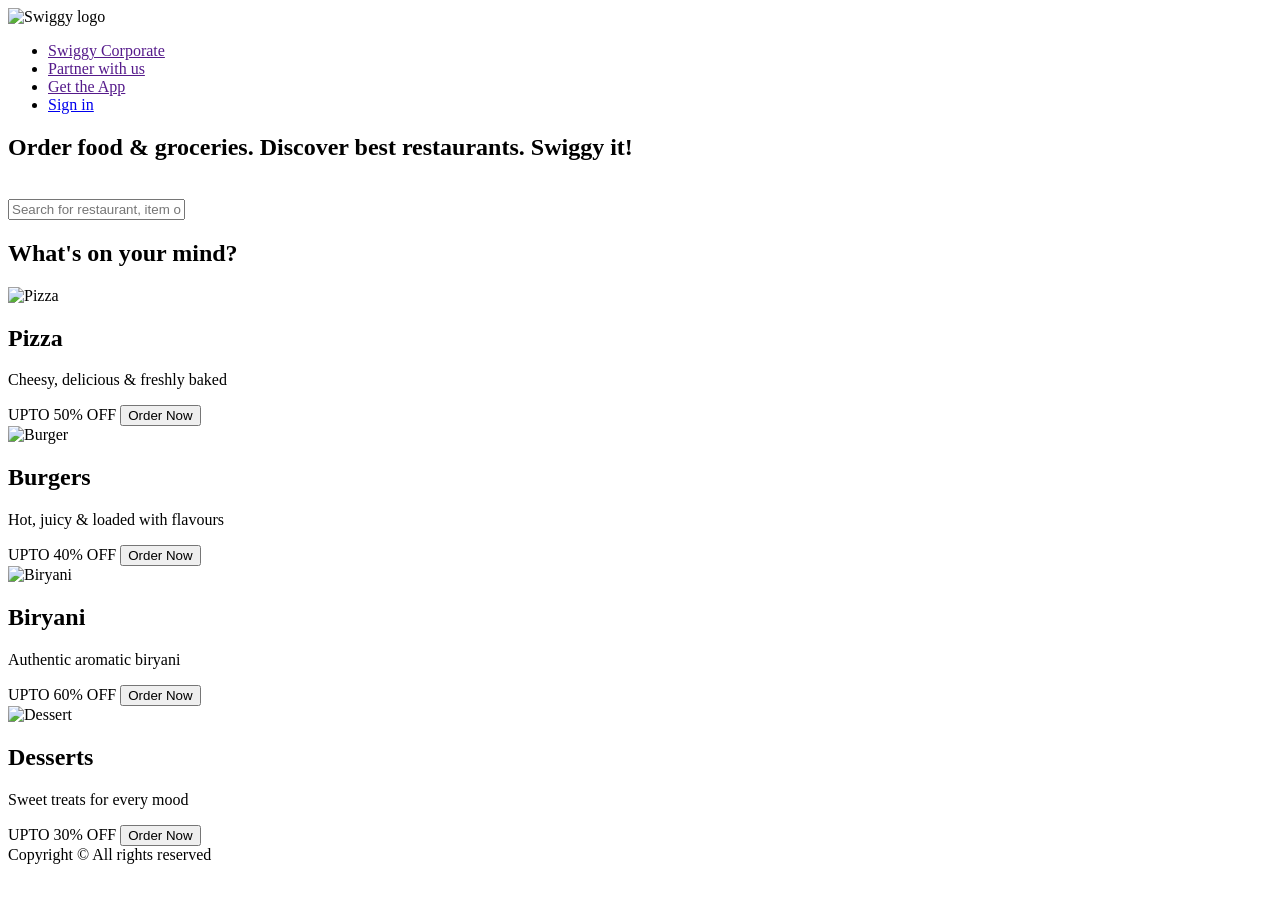
==== index.html @ 2eaed12b "Add files via upload" ====
<!DOCTYPE html>
<html lang="en">

<head>
    <meta charset="UTF-8">
    <meta name="viewport" content="width=device-width, initial-scale=1.0">
    <title>Swiggy - order food online</title>
    <link rel="stylesheet" href="css/style.css">
</head>

<body>
    <header>
        <div class="logo">
            <img src="img/logo.png" alt="Swiggy logo">
        </div>
        <nav>
        <ul>
            <li><a href="">Swiggy Corporate</a></li>
            <li><a href="">Partner with us</a></li>
            <li><a href="">Get the App</a></li>
            <li><a href="/sign in.html" target="_blank">Sign in</a></li>
        </ul>
        </nav>
    </header>
    <main>
        <h2>Order food & groceries. Discover best restaurants. Swiggy it!</h2>
        <img class="left-image" src="img/Veggies.png" alt="">
        <img class="right-image" src="img/Sushi.png" alt="">
        <div>

            <input type="text" placeholder="Search for restaurant, item or more">
        </div>
        <section class="cards-section">

            <h1>What's on your mind?</h1>

            <div class="cards-container">

                <!-- Card 1 -->
                <div class="food-card">
                    <img src="img/pizza.png" alt="Pizza">

                    <div class="card-content">
                        <h2>Pizza</h2>
                        <p>Cheesy, delicious & freshly baked</p>
                        <span>UPTO 50% OFF</span>
                        <button>Order Now</button>
                    </div>
                </div>


                <!-- Card 2 -->
                <div class="food-card">
                    <img src="img/burger.png" alt="Burger">

                    <div class="card-content">
                        <h2>Burgers</h2>
                        <p>Hot, juicy & loaded with flavours</p>
                        <span>UPTO 40% OFF</span>
                        <button>Order Now</button>
                    </div>
                </div>


                <!-- Card 3 -->
                <div class="food-card">
                    <img src="img/biryani.png" alt="Biryani">

                    <div class="card-content">
                        <h2>Biryani</h2>
                        <p>Authentic aromatic biryani</p>
                        <span>UPTO 60% OFF</span>
                        <button>Order Now</button>
                    </div>
                </div>


                <!-- Card 4 -->
                <div class="food-card">
                    <img src="img/dessert.png" alt="Dessert">

                    <div class="card-content">
                        <h2>Desserts</h2>
                        <p>Sweet treats for every mood</p>
                        <span>UPTO 30% OFF</span>
                        <button>Order Now</button>
                    </div>
                </div>

            </div>

        </section>
    </main>
    <footer>Copyright &copy; All rights reserved</footer>
    <script src="js/script.js"></script>
</body>

</html>
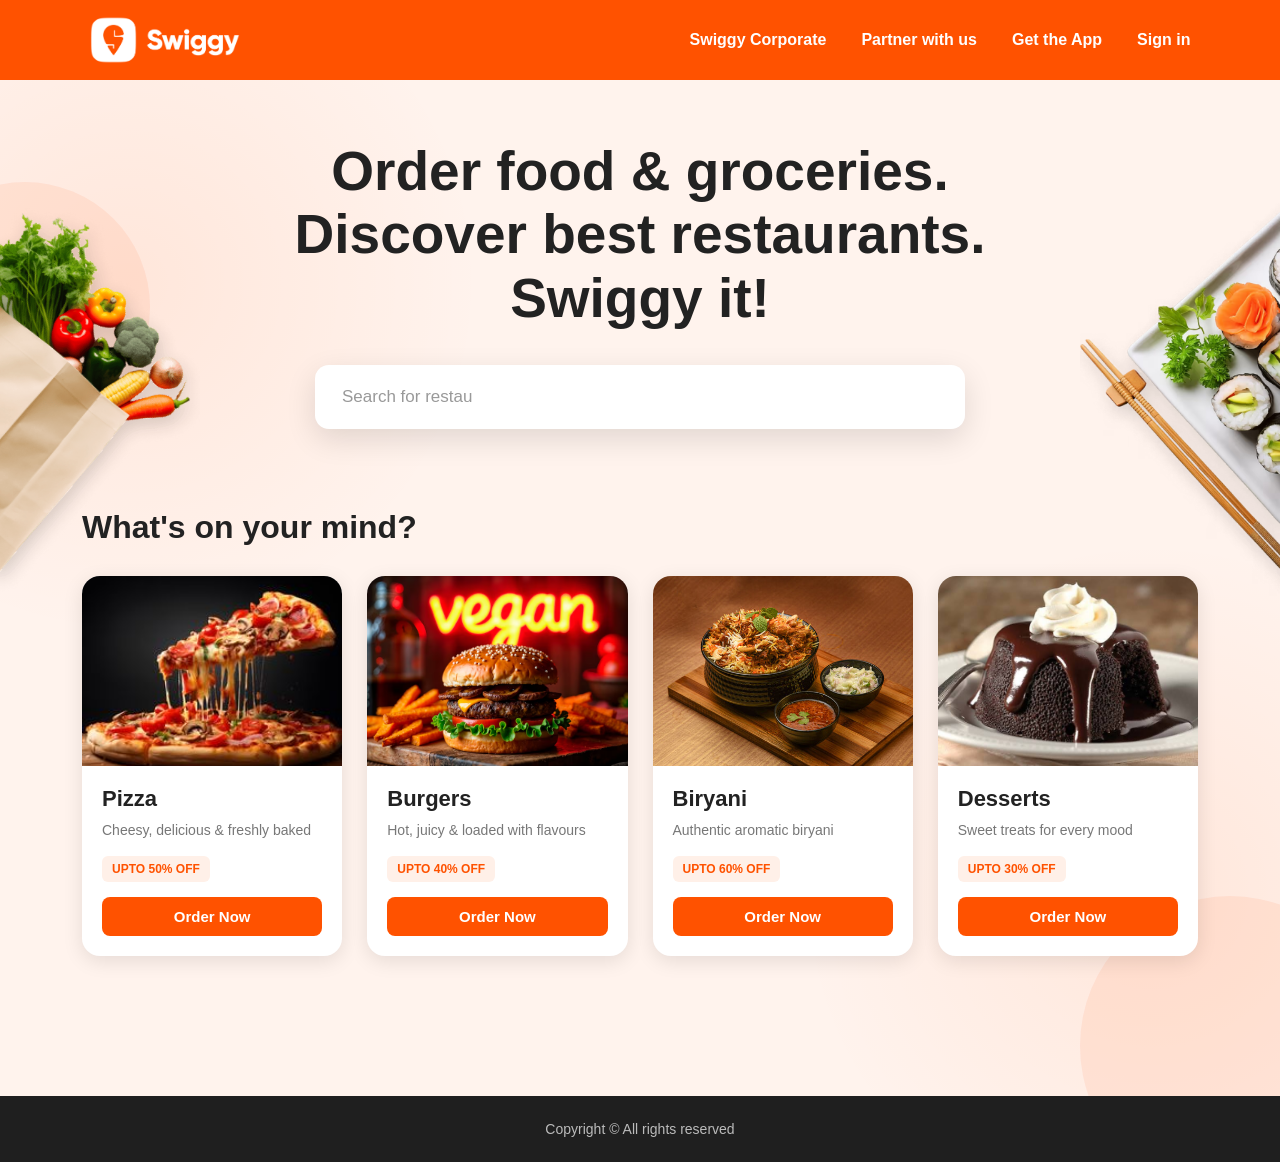
==== commit 81bfcaad: "Add a partner with us page using existing theme (6a98320bd0a5e428560ecaa5)" ====
--- a/index.html
+++ b/index.html
@@ -16,7 +16,7 @@
         <nav>
         <ul>
             <li><a href="">Swiggy Corporate</a></li>
-            <li><a href="">Partner with us</a></li>
+            <li><a href="/partner with us.html">Partner with us</a></li>
             <li><a href="">Get the App</a></li>
             <li><a href="/sign in.html" target="_blank">Sign in</a></li>
         </ul>
@@ -28,7 +28,7 @@
         <img class="right-image" src="img/Sushi.png" alt="">
         <div>
 
-            <input type="text" placeholder="Search for restaurant, item or more">
+            <input class="search-input" type="text" placeholder="Search for restaurant, item or more">
         </div>
         <section class="cards-section">
 
--- a/css/style.css
+++ b/css/style.css
@@ -0,0 +1,877 @@
+/* =========================
+   RESET & GLOBAL STYLES
+========================= */
+
+* {
+    margin: 0;
+    padding: 0;
+    box-sizing: border-box;
+}
+
+:root {
+    --orange: #ff5200;
+    --dark-orange: #e84600;
+    --light-orange: #fff3ed;
+    --white: #ffffff;
+    --dark: #222222;
+    --gray: #666666;
+}
+
+html {
+    scroll-behavior: smooth;
+}
+
+body {
+    font-family: Arial, Helvetica, sans-serif;
+    background: var(--white);
+    color: var(--dark);
+    overflow-x: hidden;
+}
+
+
+/* =========================
+   HEADER
+========================= */
+
+header {
+    height: 80px;
+    width: 100%;
+    padding: 0 7%;
+
+    display: flex;
+    align-items: center;
+    justify-content: space-between;
+
+    background: var(--orange);
+    color: white;
+
+    position: sticky;
+    top: 0;
+    z-index: 1000;
+
+    transition: all 0.3s ease;
+}
+
+header.scrolled {
+    height: 65px;
+    box-shadow: 0 4px 20px rgba(0, 0, 0, 0.15);
+}
+
+
+/* Logo */
+
+.logo {
+    display: flex;
+    align-items: center;
+}
+
+.logo img {
+    width: 150px;
+    height: auto;
+
+    transition: transform 0.3s ease;
+}
+
+.logo img:hover {
+    transform: scale(1.05);
+}
+
+
+/* Navigation */
+
+header ul {
+    display: flex;
+    align-items: center;
+    gap: 35px;
+
+    list-style: none;
+}
+
+header ul li a {
+    color: white;
+    text-decoration: none;
+
+    font-size: 16px;
+    font-weight: 600;
+
+    position: relative;
+
+    transition: color 0.3s ease;
+}
+
+header ul li a::after {
+    content: "";
+
+    position: absolute;
+    left: 0;
+    bottom: -7px;
+
+    width: 0;
+    height: 2px;
+
+    background: white;
+
+    transition: width 0.3s ease;
+}
+
+header ul li a:hover::after {
+    width: 100%;
+}
+
+header ul li a:hover {
+    color: #fff5ef;
+}
+
+
+/* =========================
+   MAIN HERO SECTION
+========================= */
+
+main {
+    min-height: calc(100vh - 80px);
+
+    background:
+        radial-gradient(
+            circle at 10% 20%,
+            rgba(255, 82, 0, 0.08),
+            transparent 25%
+        ),
+        radial-gradient(
+            circle at 90% 80%,
+            rgba(255, 82, 0, 0.08),
+            transparent 25%
+        ),
+        var(--light-orange);
+
+    display: flex;
+    flex-direction: column;
+    align-items: center;
+
+    text-align: center;
+
+    padding: 60px 20px;
+
+    position: relative;
+    overflow: hidden;
+}
+
+
+/* =========================
+   DECORATIVE CIRCLES
+========================= */
+
+main::before,
+main::after {
+    content: "";
+
+    position: absolute;
+
+    border-radius: 50%;
+
+    background: rgba(255, 82, 0, 0.08);
+
+    animation: floatingCircle 6s ease-in-out infinite;
+}
+
+main::before {
+    width: 250px;
+    height: 250px;
+
+    top: 10%;
+    left: -100px;
+}
+
+main::after {
+    width: 300px;
+    height: 300px;
+
+    bottom: -100px;
+    right: -100px;
+
+    animation-delay: 2s;
+}
+
+@keyframes floatingCircle {
+
+    0%,
+    100% {
+        transform: translateY(0);
+    }
+
+    50% {
+        transform: translateY(-25px);
+    }
+}
+
+
+/* =========================
+   HERO HEADING
+========================= */
+
+main > h2 {
+    max-width: 850px;
+
+    font-size: clamp(30px, 5vw, 55px);
+    line-height: 1.15;
+
+    color: var(--dark);
+
+    margin-bottom: 35px;
+
+    position: relative;
+    z-index: 5;
+
+    animation: fadeUp 1s ease forwards;
+}
+
+
+/* =========================
+   LEFT & RIGHT HERO IMAGES
+========================= */
+
+.left-image,
+.right-image {
+    position: absolute;
+
+    bottom: 500px;
+
+    width: 380px;
+    max-height: 400px;
+
+    object-fit: contain;
+
+    z-index: 2;
+
+    animation:
+        imageAppear 1s ease forwards,
+        floatingFood 4s ease-in-out 1s infinite;
+}
+
+
+/* Left */
+
+.left-image {
+    left: -90px;
+}
+
+
+/* Right */
+
+.right-image {
+    right: -90px;
+}
+
+
+/* Image entrance */
+
+@keyframes imageAppear {
+
+    from {
+        opacity: 0;
+        transform: scale(0.7);
+    }
+
+    to {
+        opacity: 1;
+        transform: scale(1);
+    }
+}
+
+
+/* Image floating */
+
+@keyframes floatingFood {
+
+    0%,
+    100% {
+        transform: translateY(0);
+    }
+
+    50% {
+        transform: translateY(-12px);
+    }
+}
+
+
+/* =========================
+   SEARCH BOX
+========================= */
+
+main > div {
+    width: min(650px, 90%);
+
+    position: relative;
+    z-index: 5;
+
+    animation: fadeUp 1s ease 0.3s both;
+}
+
+main input {
+    width: 100%;
+
+    padding: 20px 25px;
+
+    border: 2px solid transparent;
+    border-radius: 14px;
+
+    outline: none;
+
+    background: white;
+
+    font-size: 17px;
+    color: var(--dark);
+
+    box-shadow:
+        0 10px 30px rgba(0, 0, 0, 0.12);
+
+    transition:
+        border-color 0.3s ease,
+        box-shadow 0.3s ease,
+        transform 0.3s ease;
+}
+
+main input::placeholder {
+    color: #999;
+}
+
+main input:focus {
+    border-color: var(--orange);
+
+    box-shadow:
+        0 12px 35px rgba(255, 82, 0, 0.2);
+
+    transform: translateY(-2px);
+}
+
+
+/* =========================
+   FOOD CARDS SECTION
+========================= */
+
+.cards-section {
+    width: 90%;
+    max-width: 1200px;
+
+    margin: 80px auto;
+
+    text-align: left;
+
+    position: relative;
+    z-index: 5;
+}
+
+.cards-section > h1 {
+    font-size: 32px;
+
+    color: var(--dark);
+
+    margin-bottom: 30px;
+}
+
+
+/* =========================
+   CARDS CONTAINER
+========================= */
+
+.cards-container {
+    display: grid;
+
+    grid-template-columns: repeat(4, 1fr);
+
+    gap: 25px;
+}
+
+
+/* =========================
+   FOOD CARD
+========================= */
+
+.food-card {
+    background: white;
+
+    border-radius: 18px;
+
+    overflow: hidden;
+
+    box-shadow:
+        0 5px 20px rgba(0, 0, 0, 0.10);
+
+    cursor: pointer;
+
+    transition:
+        transform 0.3s ease,
+        box-shadow 0.3s ease;
+}
+
+.food-card:hover {
+    transform: translateY(-10px);
+
+    box-shadow:
+        0 15px 35px rgba(255, 82, 0, 0.25);
+}
+
+
+/* Food image */
+
+.food-card > img {
+    display: block;
+
+    width: 100%;
+    height: 190px;
+
+    object-fit: cover;
+
+    transition: transform 0.4s ease;
+}
+
+.food-card:hover > img {
+    transform: scale(1.08);
+}
+
+
+/* =========================
+   CARD CONTENT
+========================= */
+
+.card-content {
+    padding: 20px;
+}
+
+.card-content h2 {
+    color: var(--dark);
+
+    font-size: 22px;
+
+    margin-bottom: 8px;
+}
+
+.card-content p {
+    color: #777;
+
+    font-size: 14px;
+    line-height: 1.5;
+
+    margin-bottom: 15px;
+}
+
+
+/* Discount */
+
+.card-content span {
+    display: inline-block;
+
+    padding: 6px 10px;
+
+    background: #fff0e8;
+    color: var(--orange);
+
+    border-radius: 6px;
+
+    font-size: 12px;
+    font-weight: bold;
+
+    margin-bottom: 15px;
+}
+
+
+/* =========================
+   CARD BUTTON
+========================= */
+
+.card-content button {
+    display: block;
+
+    width: 100%;
+
+    padding: 11px;
+
+    border: none;
+    border-radius: 8px;
+
+    background: var(--orange);
+    color: white;
+
+    font-size: 15px;
+    font-weight: bold;
+
+    cursor: pointer;
+
+    transition:
+        background 0.3s ease,
+        transform 0.2s ease;
+}
+
+.card-content button:hover {
+    background: var(--dark-orange);
+
+    transform: scale(1.02);
+}
+
+
+/* =========================
+   PARTNER PAGE
+========================= */
+
+.partner-page {
+    display: block;
+    text-align: left;
+    padding: 0;
+}
+
+.partner-hero {
+    width: 100%;
+
+    text-align: center;
+
+    padding: 60px 20px 50px;
+
+    background:
+        radial-gradient(
+            circle at 10% 20%,
+            rgba(255, 82, 0, 0.08),
+            transparent 25%
+        ),
+        radial-gradient(
+            circle at 90% 80%,
+            rgba(255, 82, 0, 0.08),
+            transparent 25%
+        ),
+        var(--light-orange);
+}
+
+.partner-hero h2 {
+    max-width: 850px;
+    margin: 0 auto 15px;
+
+    font-size: clamp(28px, 4.5vw, 48px);
+    line-height: 1.2;
+
+    color: var(--dark);
+}
+
+.partner-subtext {
+    max-width: 600px;
+    margin: 0 auto 35px;
+
+    color: var(--gray);
+    font-size: 16px;
+    line-height: 1.5;
+}
+
+.partner-stats {
+    display: flex;
+    justify-content: center;
+    gap: 60px;
+
+    flex-wrap: wrap;
+}
+
+.stat-card h3 {
+    font-size: 32px;
+    color: var(--orange);
+}
+
+.stat-card p {
+    margin-top: 5px;
+    color: var(--gray);
+    font-size: 14px;
+}
+
+/* Benefit cards reuse .food-card, tweak layout for icon */
+
+.benefit-card {
+    display: flex;
+    flex-direction: column;
+    align-items: center;
+
+    padding: 35px 20px;
+
+    text-align: center;
+}
+
+.benefit-icon {
+    font-size: 40px;
+    margin-bottom: 15px;
+}
+
+.benefit-card .card-content {
+    padding: 0;
+}
+
+.benefit-card .card-content p {
+    margin-bottom: 0;
+}
+
+/* Partner sign-up form */
+
+.partner-form-section {
+    width: 90%;
+    max-width: 600px;
+
+    margin: 80px auto;
+
+    text-align: center;
+}
+
+.partner-form-section > h1 {
+    font-size: 32px;
+    color: var(--dark);
+    margin-bottom: 10px;
+}
+
+.partner-form {
+    display: flex;
+    flex-direction: column;
+    gap: 16px;
+
+    margin-top: 35px;
+    text-align: left;
+}
+
+.partner-form input {
+    width: 100%;
+
+    padding: 16px 20px;
+
+    border: 2px solid #e5e5e5;
+    border-radius: 12px;
+
+    outline: none;
+
+    font-size: 15px;
+    color: var(--dark);
+
+    transition: border-color 0.3s ease;
+}
+
+.partner-form input:focus {
+    border-color: var(--orange);
+}
+
+.partner-form button {
+    padding: 15px;
+    margin-top: 5px;
+
+    border: none;
+    border-radius: 10px;
+
+    background: var(--orange);
+    color: white;
+
+    font-size: 16px;
+    font-weight: bold;
+
+    cursor: pointer;
+
+    transition:
+        background 0.3s ease,
+        transform 0.2s ease;
+}
+
+.partner-form button:hover {
+    background: var(--dark-orange);
+    transform: scale(1.02);
+}
+
+.hidden-field {
+    display: none;
+}
+
+
+/* =========================
+   FOOTER
+========================= */
+
+footer {
+    background: #1f1f1f;
+
+    color: #bbbbbb;
+
+    text-align: center;
+
+    padding: 25px;
+
+    font-size: 14px;
+}
+
+
+/* =========================
+   GENERAL ANIMATION
+========================= */
+
+@keyframes fadeUp {
+
+    from {
+        opacity: 0;
+        transform: translateY(30px);
+    }
+
+    to {
+        opacity: 1;
+        transform: translateY(0);
+    }
+}
+
+
+/* =========================
+   TABLET
+========================= */
+
+@media (max-width: 1000px) {
+
+    .cards-container {
+        grid-template-columns: repeat(2, 1fr);
+    }
+
+    .left-image,
+    .right-image {
+        width: 280px;
+        max-height: 320px;
+    }
+}
+
+
+/* =========================
+   SMALL TABLET
+========================= */
+
+@media (max-width: 800px) {
+
+    header {
+        padding: 0 5%;
+    }
+
+    header ul {
+        gap: 15px;
+    }
+
+    header ul li a {
+        font-size: 13px;
+    }
+
+    .logo img {
+        width: 120px;
+    }
+
+    main {
+        min-height: calc(100vh - 70px);
+    }
+
+    main > h2 {
+        font-size: 35px;
+    }
+
+    .left-image,
+    .right-image {
+        width: 220px;
+        max-height: 260px;
+    }
+}
+
+
+/* =========================
+   MOBILE
+========================= */
+
+@media (max-width: 600px) {
+
+    /* NAVBAR */
+    header {
+        height: auto;
+        min-height: 100px;
+        padding: 15px 10px 20px;
+        flex-direction: column;
+        gap: 12px;
+    }
+
+    .logo img {
+        width: 110px;
+       display: block;
+    }
+
+    header ul {
+        display: flex;
+        gap: 10px;
+        flex-wrap: wrap;
+        justify-content: center;
+        width: 100%;
+    }
+
+    header ul li a {
+        font-size: 12px;
+    }
+
+
+    /* HERO */
+    main {
+        min-height: auto;
+        padding: 45px 15px 60px;
+    }
+
+    main > h2 {
+        font-size: 30px;
+        line-height: 1.2;
+        margin-bottom: 30px;
+    }
+
+
+    /* HIDE DECORATIVE IMAGES ON PHONE */
+    .left-image,
+    .right-image {
+        display: none;
+    }
+
+
+    /* SEARCH BOX */
+    main > div {
+        width: 100%;
+    }
+
+    main input {
+        width: 100%;
+        padding: 17px;
+        font-size: 15px;
+    }
+
+
+    /* CARDS */
+    .cards-section {
+        width: 92%;
+        margin: 50px auto;
+    }
+
+    .cards-section > h1 {
+        font-size: 26px;
+    }
+
+    .cards-container {
+        grid-template-columns: 1fr;
+        gap: 20px;
+    }
+
+    .food-card > img {
+        height: 220px;
+    }
+
+
+    /* PARTNER PAGE */
+    .partner-hero {
+        padding: 45px 15px 40px;
+    }
+
+    .partner-stats {
+        gap: 30px;
+    }
+
+    .stat-card h3 {
+        font-size: 26px;
+    }
+
+    .partner-form-section {
+        margin: 50px auto;
+    }
+
+    .partner-form-section > h1 {
+        font-size: 26px;
+    }
+}
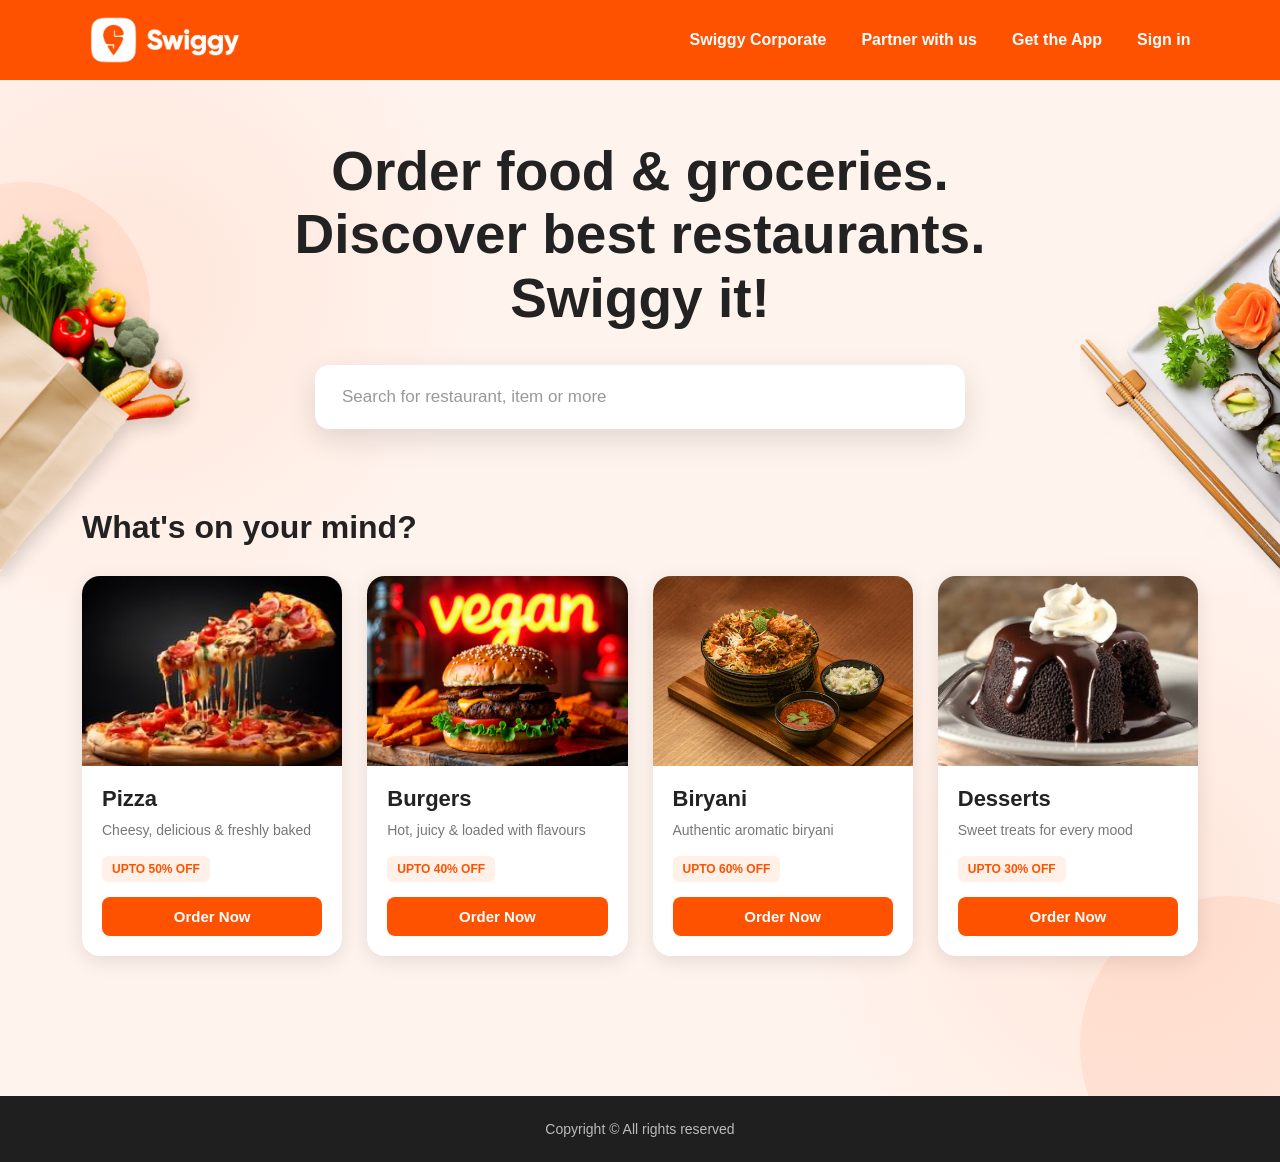
==== commit 9653cdc3: "Fix links and formatting in index.html" ====
--- a/index.html
+++ b/index.html
@@ -16,7 +16,7 @@
         <nav>
         <ul>
             <li><a href="">Swiggy Corporate</a></li>
-            <li><a href="/partner with us.html">Partner with us</a></li>
+            <li><a href="/partner.html">Partner with us</a></li>
             <li><a href="">Get the App</a></li>
             <li><a href="/sign in.html" target="_blank">Sign in</a></li>
         </ul>
@@ -28,7 +28,7 @@
         <img class="right-image" src="img/Sushi.png" alt="">
         <div>
 
-            <input class="search-input" type="text" placeholder="Search for restaurant, item or more">
+            <input type="text" placeholder="Search for restaurant, item or more">
         </div>
         <section class="cards-section">
 
@@ -95,4 +95,4 @@
     <script src="js/script.js"></script>
 </body>
 
-</html>+</html>
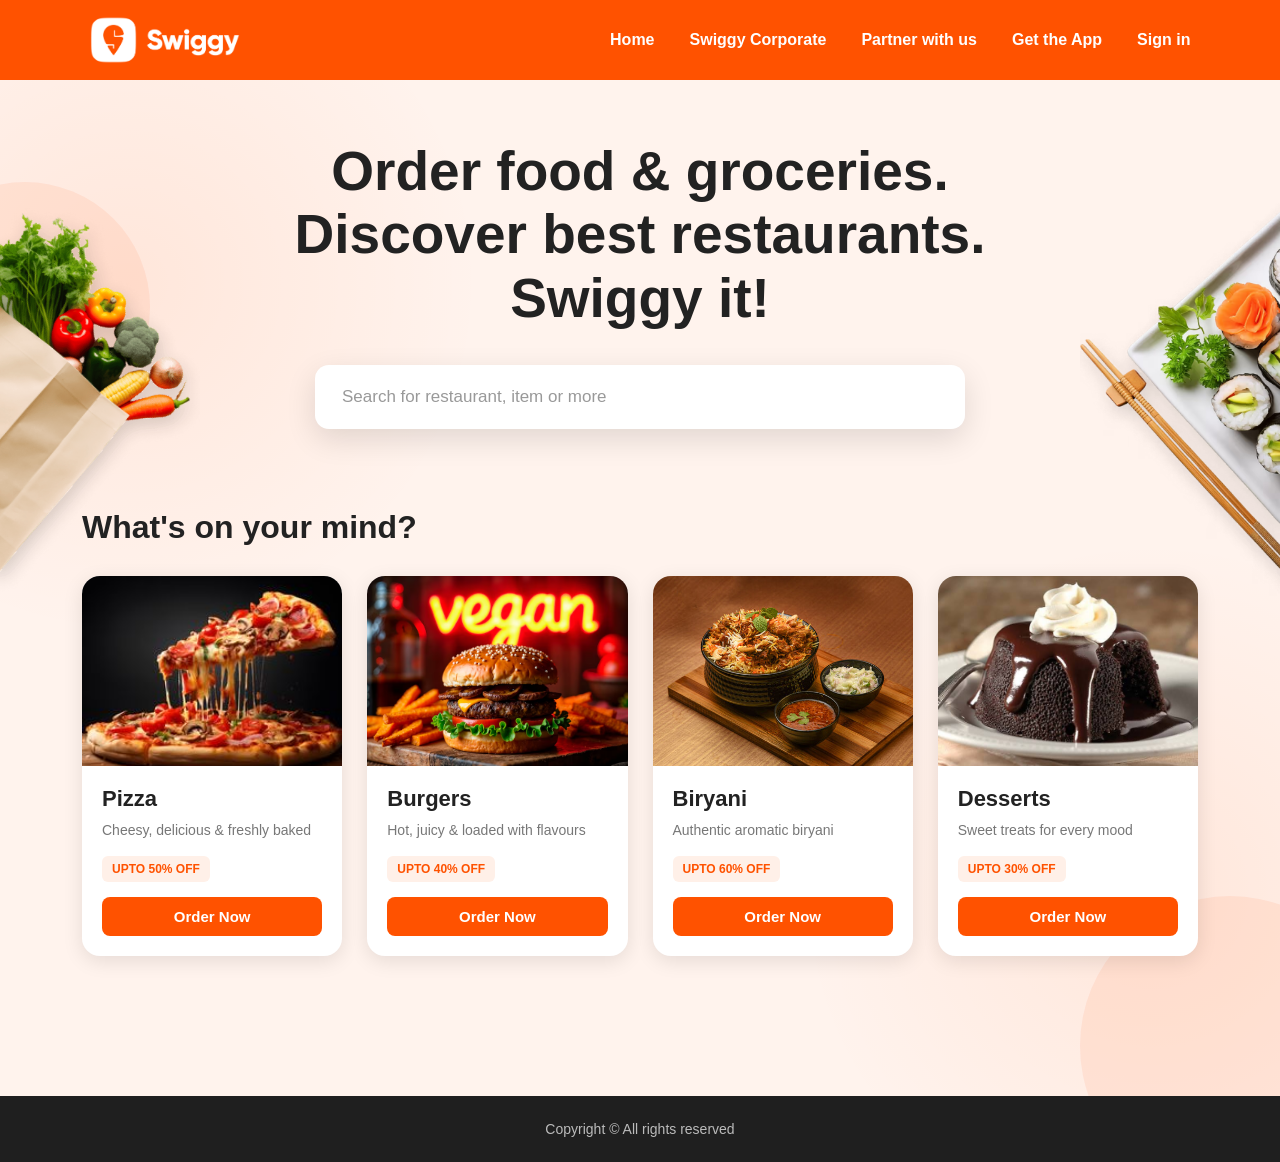
==== commit f382a8be: "Fix navigation links and improve HTML structure" ====
--- a/index.html
+++ b/index.html
@@ -15,7 +15,8 @@
         </div>
         <nav>
         <ul>
-            <li><a href="">Swiggy Corporate</a></li>
+            <li><a href="/index.html">Home</a></li>
+            <li><a href="/Swiggy-corporate.html">Swiggy Corporate</a></li>
             <li><a href="/partner.html">Partner with us</a></li>
             <li><a href="">Get the App</a></li>
             <li><a href="/sign in.html" target="_blank">Sign in</a></li>
--- a/css/style.css
+++ b/css/style.css
@@ -507,7 +507,6 @@
     transform: scale(1.02);
 }
 
-
 /* =========================
    PARTNER PAGE
 ========================= */
@@ -677,6 +676,32 @@
     display: none;
 }
 
+* =========================
+   CORPORATE PAGE - ABOUT
+========================= */
+
+.corporate-about {
+    width: 90%;
+    max-width: 800px;
+
+    margin: 0 auto 80px;
+
+    text-align: center;
+}
+
+.corporate-about > h1 {
+    font-size: 32px;
+    color: var(--dark);
+    margin-bottom: 25px;
+}
+
+.corporate-about p {
+    color: var(--gray);
+    font-size: 16px;
+    line-height: 1.7;
+
+    margin-bottom: 18px;
+}
 
 /* =========================
    FOOTER
@@ -852,26 +877,4 @@
     .food-card > img {
         height: 220px;
     }
-
-
-    /* PARTNER PAGE */
-    .partner-hero {
-        padding: 45px 15px 40px;
-    }
-
-    .partner-stats {
-        gap: 30px;
-    }
-
-    .stat-card h3 {
-        font-size: 26px;
-    }
-
-    .partner-form-section {
-        margin: 50px auto;
-    }
-
-    .partner-form-section > h1 {
-        font-size: 26px;
-    }
-}
+}
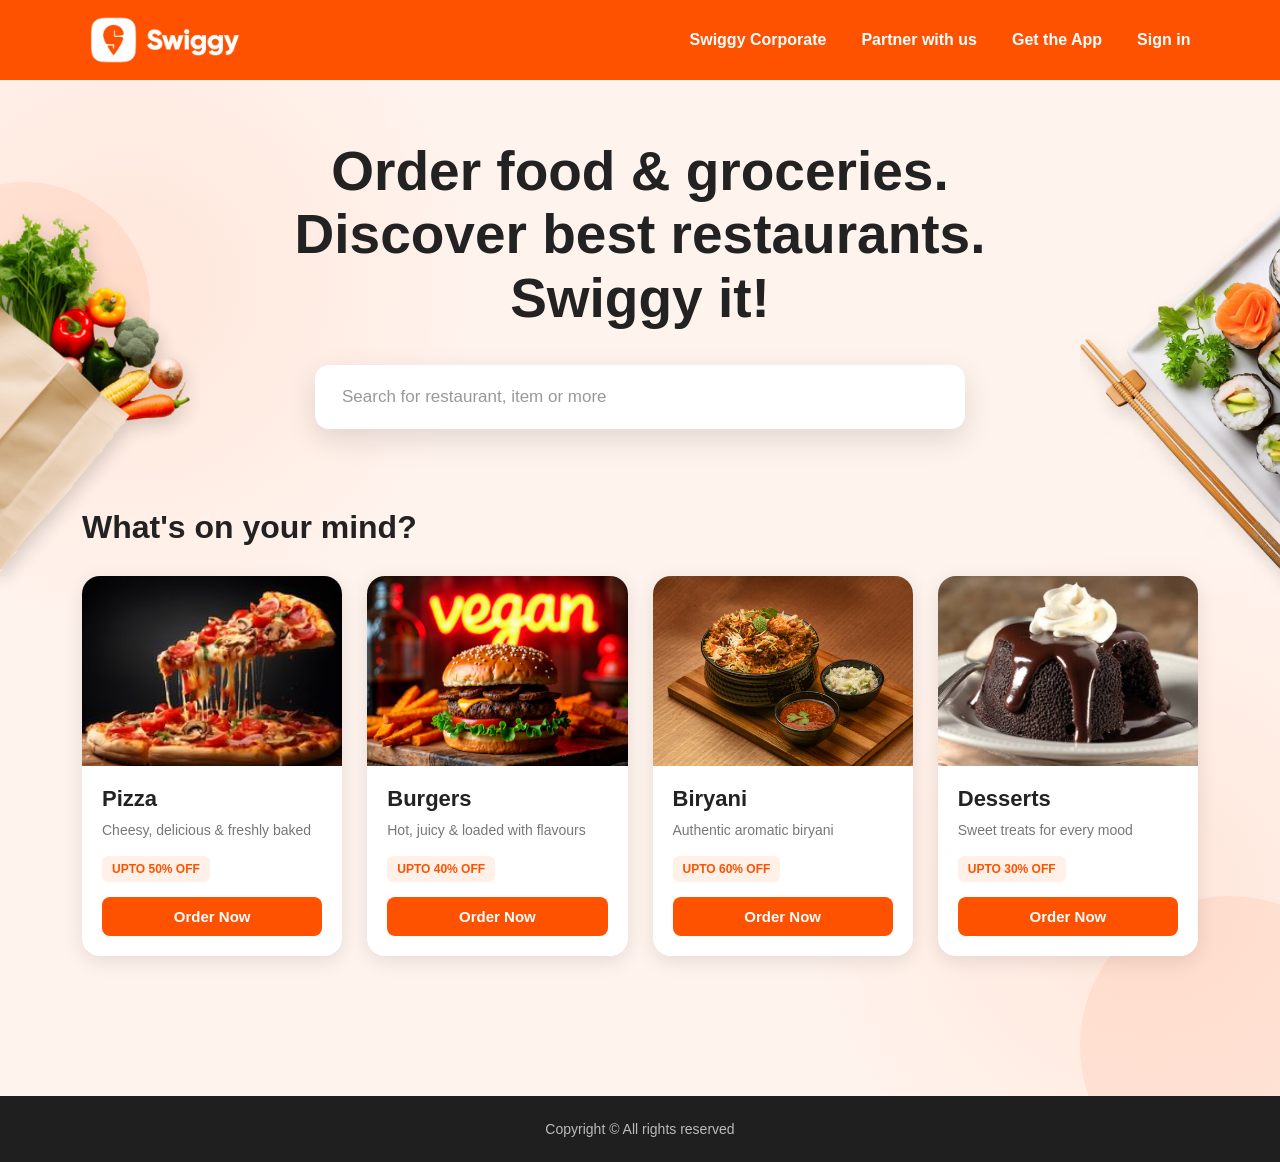
==== commit 6bb50d80: "Fix HTML formatting and structure" ====
--- a/index.html
+++ b/index.html
@@ -15,7 +15,6 @@
         </div>
         <nav>
         <ul>
-            <li><a href="/index.html">Home</a></li>
             <li><a href="/Swiggy-corporate.html">Swiggy Corporate</a></li>
             <li><a href="/partner.html">Partner with us</a></li>
             <li><a href="">Get the App</a></li>
